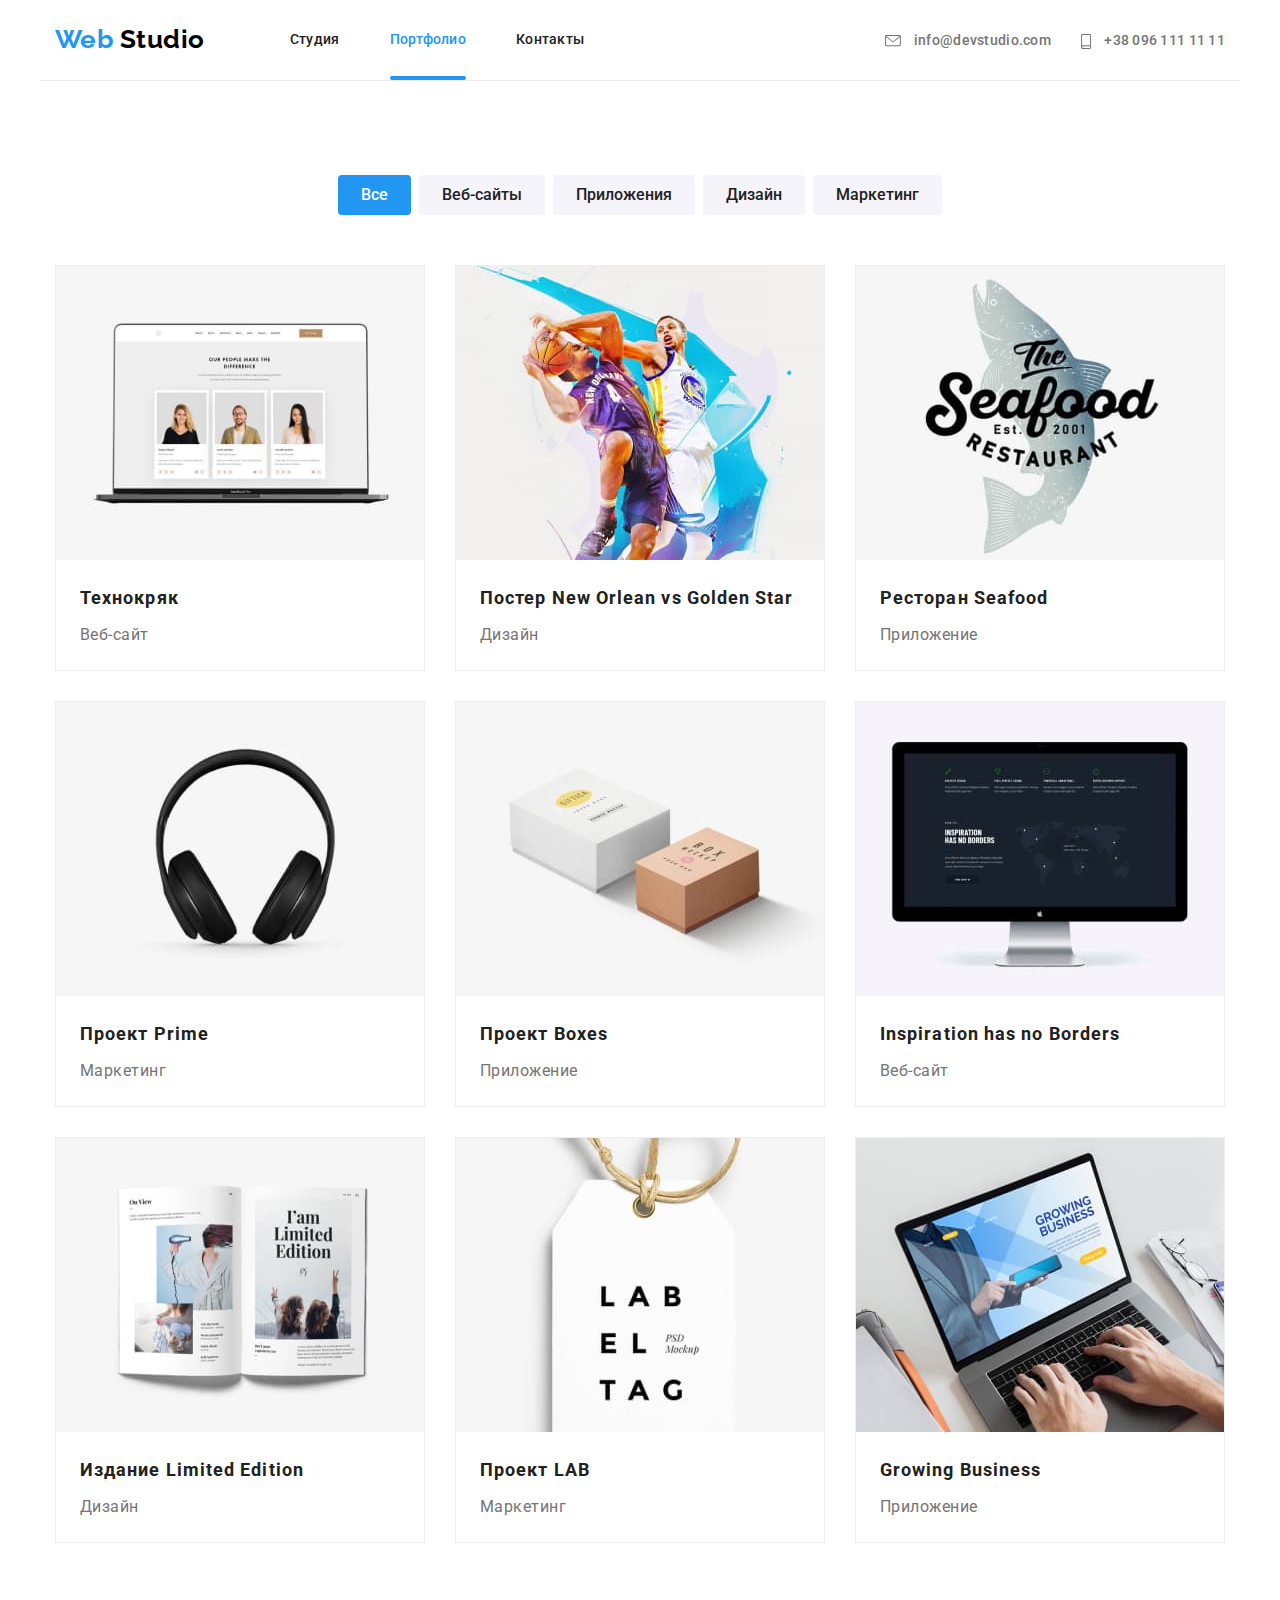
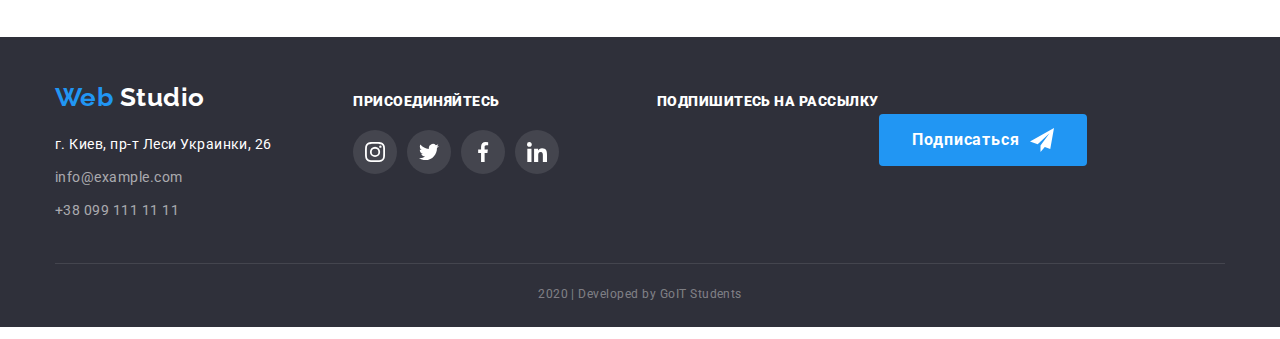
==== portfolio.html @ 8a384fdc "clone" ====
<!DOCTYPE html>
<html lang="ru">
	<head>
		<meta charset="UTF-8" />
		<meta name="viewport" content="width=device-width, initial-scale=1.0" />
		<link
			href="https://fonts.googleapis.com/css2?family=Raleway:wght@700&family=Roboto:wght@400;500;700;900&display=swap"
			rel="stylesheet"
		/>
		<link
			rel="stylesheet"
			href="https://cdnjs.cloudflare.com/ajax/libs/modern-normalize/0.6.0/modern-normalize.min.css"
		/>
		<link rel="stylesheet" href="./css/style.css" />
		<title>Portfolio</title>
	</head>
	<body>
		<!-- Верхнее меню -->
		<header>
			<div class="container header-nav">
				<a href="./index.html" class="logo">
					Web
					<span class="logo-header">Studio</span>
				</a>
				<nav class="top-nav">
					<ul class="list site-nav">
						<li class="item"><a href="./" class="link">Студия</a></li>
						<li class="item">
							<a href="./portfolio.html" class="link current">
								Портфолио
							</a>
						</li>
						<li class="item"><a href="" class="link">Контакты</a></li>
					</ul>
				</nav>
				<ul class="address-nav list">
					<li class="item">
						<a href="mailto:info@devstudio.com" class="adress-header">
							<svg class="icon address-mail-icon">
								<use href="./images/sprite.svg#icon-mail"></use>
							</svg>
							info@devstudio.com
						</a>
					</li>
					<li class="item">
						<a href="tel:+380961111111" class="adress-header">
							<svg class="icon address-phone-icon">
								<use href="./images/sprite.svg#icon-phone"></use>
							</svg>
							+38 096 111 11 11
						</a>
					</li>
				</ul>
			</div>
		</header>
		<!-- Тело -->
		<main>
			<!-- <h1>Портфолио</h1> -->
			<!-- Фильтр -->
			<section class="section">
				<div class="container">
					<!-- <h2>Фильтр</h2> -->
					<div class="filter-menu">
						<ul class="list filter-button-block">
							<li class="item">
								<button type="button" class="filter-button current-button">
									Все
								</button>
							</li>
							<li class="item">
								<button type="button" class="filter-button">
									Веб-сайты
								</button>
							</li>
							<li class="item">
								<button type="button" class="filter-button">
									Приложения
								</button>
							</li>
							<li class="item">
								<button type="button" class="filter-button">
									Дизайн
								</button>
							</li>
							<li class="item">
								<button type="button" class="filter-button">
									Маркетинг
								</button>
							</li>
						</ul>
					</div>

					<!-- Проекты -->
					<!-- <h2>Проекты</h2> -->
					<ul class="list project-blocks">
						<li class="project-container">
							<a href="" class="item">
								<div class="portfolio-overlay">
									<img class="img-block" src="./images/techokryak.jpg" alt="team" width="370" />
									<p class="full-text-item">
										Технокряк это современная площадка распространения коронавируса. Компании используют эту платформу
										для цифрового шпионажа и атак на защищённые сервера конкурентов.
									</p>
								</div>
								<div class="card-name">
									<h3 class="title-font">
										Технокряк
									</h3>
									<p class="filter-name">
										Веб-сайт
									</p>
								</div>
							</a>
						</li>
						<li class="project-container">
							<a href="" class="item">
								<div class="portfolio-overlay">
									<img class="img-block" src="./images/neworlean.jpg" alt="basketball" width="370" />
									<p class="full-text-item">
										Технокряк это современная площадка распространения коронавируса. Компании используют эту платформу
										для цифрового шпионажа и атак на защищённые сервера конкурентов.
									</p>
								</div>
								<div class="card-name">
									<h3 class="title-font">
										Постер New Orlean vs Golden Star
									</h3>
									<p class="filter-name">
										Дизайн
									</p>
								</div>
							</a>
						</li>
						<li class="project-container">
							<a href="" class="item">
								<div class="portfolio-overlay">
									<img class="img-block" src="./images/seafood.jpg" alt="seafood" width="370" />
									<p class="full-text-item">
										Технокряк это современная площадка распространения коронавируса. Компании используют эту платформу
										для цифрового шпионажа и атак на защищённые сервера конкурентов.
									</p>
								</div>
								<div class="card-name">
									<h3 class="title-font">
										Ресторан Seafood
									</h3>
									<p class="filter-name">
										Приложение
									</p>
								</div>
							</a>
						</li>
						<li class="project-container">
							<a href="" class="item">
								<div class="portfolio-overlay">
									<img class="img-block" src="./images/prime.jpg" alt="headphones" width="370" />
									<p class="full-text-item">
										Технокряк это современная площадка распространения коронавируса. Компании используют эту платформу
										для цифрового шпионажа и атак на защищённые сервера конкурентов.
									</p>
								</div>
								<div class="card-name">
									<h3 class="title-font">
										Проект Prime
									</h3>
									<p class="filter-name">
										Маркетинг
									</p>
								</div>
							</a>
						</li>
						<li class="project-container">
							<a href="" class="item">
								<div class="portfolio-overlay">
									<img class="img-block" src="./images/boxes.jpg" alt="boxes" width="370" />
									<p class="full-text-item">
										Технокряк это современная площадка распространения коронавируса. Компании используют эту платформу
										для цифрового шпионажа и атак на защищённые сервера конкурентов.
									</p>
								</div>
								<div class="card-name">
									<h3 class="title-font">
										Проект Boxes
									</h3>
									<p class="filter-name">
										Приложение
									</p>
								</div>
							</a>
						</li>
						<li class="project-container">
							<a href="" class="item">
								<div class="portfolio-overlay">
									<img class="img-block" src="./images/borders.jpg" alt="pc" width="370" />
									<p class="full-text-item">
										Технокряк это современная площадка распространения коронавируса. Компании используют эту платформу
										для цифрового шпионажа и атак на защищённые сервера конкурентов.
									</p>
								</div>
								<div class="card-name">
									<h3 class="title-font">
										Inspiration has no Borders
									</h3>
									<p class="filter-name">
										Веб-сайт
									</p>
								</div>
							</a>
						</li>
						<li class="project-container">
							<a href="" class="item">
								<div class="portfolio-overlay">
									<img class="img-block" src="./images/limited.jpg" alt="book" width="370" />
									<p class="full-text-item">
										Технокряк это современная площадка распространения коронавируса. Компании используют эту платформу
										для цифрового шпионажа и атак на защищённые сервера конкурентов.
									</p>
								</div>
								<div class="card-name">
									<h3 class="title-font">
										Издание Limited Edition
									</h3>
									<p class="filter-name">
										Дизайн
									</p>
								</div>
							</a>
						</li>
						<li class="project-container">
							<a href="" class="item">
								<div class="portfolio-overlay">
									<img class="img-block" src="./images/lab.jpg" alt="badje" width="370" />
									<p class="full-text-item">
										Технокряк это современная площадка распространения коронавируса. Компании используют эту платформу
										для цифрового шпионажа и атак на защищённые сервера конкурентов.
									</p>
								</div>
								<div class="card-name">
									<h3 class="title-font">
										Проект LAB
									</h3>
									<p class="filter-name">
										Маркетинг
									</p>
								</div>
							</a>
						</li>
						<li class="project-container">
							<a href="" class="item">
								<div class="portfolio-overlay">
									<img class="img-block" src="./images/business.jpg" alt="notebook" width="370" />
									<p class="full-text-item">
										Технокряк это современная площадка распространения коронавируса. Компании используют эту платформу
										для цифрового шпионажа и атак на защищённые сервера конкурентов.
									</p>
								</div>
								<div class="card-name">
									<h3 class="title-font">
										Growing Business
									</h3>
									<p class="filter-name">
										Приложение
									</p>
								</div>
							</a>
						</li>
					</ul>
				</div>
			</section>
		</main>
		<!-- Подвал -->
		<footer>
			<div class="footer">
				<div class="container footer-container">
					<div class="address-container">
						<div class="logo-cont">
							<a href="/" class="logo">
								Web
								<span class="logo-footer">
									Studio
								</span>
							</a>
						</div>
						<address>
							<ul class="list address">
								<li class="item">
									г. Киев, пр-т Леси Украинки, 26
								</li>
								<li class="item">
									<a href="mailto:info@example.com" class="footer-contact">
										info@example.com
									</a>
								</li>
								<li class="item">
									<a href="tel:+380961111111" class="footer-contact">
										+38 099 111 11 11
									</a>
								</li>
							</ul>
						</address>
					</div>
					<div class="connect">
						<b>присоединяйтесь</b>
						<ul class="list social-footer">
							<li class="item icon-social">
								<svg width="20px" height="20px">
									<use href="./images/sprite.svg#icon-insta"></use>
								</svg>
							</li>
							<li class="item icon-social">
								<svg width="20px" height="20px">
									<use href="./images/sprite.svg#icon-twit"></use>
								</svg>
							</li>
							<li class="item icon-social">
								<svg width="20px" height="20px">
									<use href="./images/sprite.svg#icon-fb"></use>
								</svg>
							</li>
							<li class="item icon-social">
								<svg width="20px" height="20px">
									<use href="./images/sprite.svg#icon-linkedin"></use>
								</svg>
							</li>
						</ul>
					</div>
					<div class="subscribe">
						<b>Подпишитесь на рассылку</b>
						<button type="button" class="button">
							Подписаться
							<svg class="icon" width="24px" height="24px">
								<use href="./images/sprite.svg#icon-send"></use>
							</svg>
						</button>
						<!-- <img src="./images/send.svg" alt="самолетик" /> -->
					</div>
				</div>

				<div class="container develop-container">
					<p class="develop">2020 | Developed by GoIT Students</p>
				</div>
			</div>
		</footer>
	</body>
</html>
---- css/style.css ----
:root {
	--primary-text-color: #757575;
	--title-text-color: #212121;
	--accent-color: #2196f3;
	--logo-color: #000000;
	--white-color: #ffffff;
	--second-bg-color: #f5f4fa;
	--footer-adress-color: rgba(255, 255, 255, 0.6);
	--footer-bg-color: #2f303a;
	--developed-color: rgba(255, 255, 255, 0.4);
	--button-bg-color: #f5f4fa;
	--text-bg-color: rgba(33, 150, 243, 0.9);
}

a {
	text-decoration: none;
}

body {
	background-color: var(--white-color);
	color: var(--primary-text-color);
	font-family: Roboto, sans-serif;
	letter-spacing: 0.03em;
}

img {
	display: block;
}

.list {
	list-style: none;
	padding: 0;
	margin: 0;
}

/* Logo */
.logo {
	color: var(--accent-color);
	font-family: Raleway, sans-serif;
	font-weight: bold;
	font-size: 26px;
	line-height: 1.2;
}

.logo-header {
	color: var(--logo-color);
	/* font-family: Raleway, sans-serif;
  font-weight: bold;
  font-size: 26px;
  line-height: 1.2; */
}

.logo-footer {
	color: var(--white-color);
}

/* Site nav */

.link {
	color: var(--title-text-color);
	font-weight: 500;
	font-size: 14px;
	line-height: 1.14;
	letter-spacing: 0.02em;

	display: block;
	padding-top: 32px;
	padding-bottom: 32px;
}

.link:hover,
.link:focus {
	color: var(--accent-color);
	cursor: pointer;

	transition: 250ms cubic-bezier(0.4, 0, 0.2, 1);
}

.current {
	color: var(--accent-color);
}

.current:after {
	content: "";
	position: absolute;
	bottom: 0;
	left: 0;
	height: 4px;
	width: 100%;

	border-radius: 2px;
	background-color: var(--accent-color);
}

.adress-header {
	/* display: flex;
	justify-content: center;
	align-items: center; */

	color: var(--primary-text-color);
	font-weight: 500;
	font-size: 14px;
	line-height: 1.14;
	letter-spacing: 0.02em;

	padding-top: 32px;
	padding-bottom: 32px;
}

.adress-header:hover,
.adress-header:focus {
	color: var(--accent-color);

	transition: 250ms cubic-bezier(0.4, 0, 0.2, 1);
}

.address-mail-icon {
	width: 16px;
	height: 12px;
	margin-right: 10px;
	fill: currentColor;
	vertical-align: middle;
}

.address-phone-icon {
	width: 10px;
	height: 15px;
	margin-right: 10px;
	fill: currentColor;
	vertical-align: middle;
}

.container {
	margin-left: auto;
	margin-right: auto;
	padding-right: 15px;
	padding-left: 15px;
	width: 1200px;
}

.site-nav {
	display: flex;
}

.top-nav {
	margin-left: 85px;
}

.site-nav .item + .item {
	margin-left: 50px;
}

.site-nav .item {
	position: relative;
}

.address-nav {
	display: flex;
}

.address-nav .item + .item {
	margin-left: 30px;
}

.header-nav {
	display: flex;
	align-items: center;
	border-bottom: 1px solid #ececec;
}

.address-nav {
	margin-left: auto;
}

/* main */

.hero-text {
	color: var(--white-color);
	font-weight: 900;
	font-size: 44px;
	line-height: 1.36;
	text-align: center;
	letter-spacing: 0.06em;
	text-transform: uppercase;
	margin-top: 0;
	margin-bottom: 30px;
}

.button {
	color: var(--white-color);
	background-color: var(--accent-color);
	font-weight: bold;
	font-size: 16px;
	line-height: 1.88;
	display: flex;
	align-items: center;
	text-align: center;
	letter-spacing: 0.06em;
	padding: 10px 32px;
	min-width: 200px;
	border-radius: 4px;
	border: 1px solid transparent;
	cursor: pointer;
}

.button:hover,
.button:focus {
	box-shadow: inset 0px 0px 10px 2px rgba(0, 0, 0, 0.75);

	transition: 250ms cubic-bezier(0.4, 0, 0.2, 1);
}

.hero {
	display: flex;
	flex-wrap: wrap;
	justify-content: center;
	width: 700px;
	padding-top: 200px;
	padding-bottom: 200px;
}

.hero-bg {
	max-width: 1600px;
	min-height: 600px;
	margin-left: auto;
	margin-right: auto;
	background-image: linear-gradient(rgba(47, 48, 58, 0.8), rgba(47, 48, 58, 0.8)), url(../images/hero-img.jpg);
	background-repeat: no-repeat;
	background-position: center;
	background-size: cover;
}

.filter-button {
	color: var(--title-text-color);
	background-color: var(--button-bg-color);
	font-weight: 500;
	font-size: 16px;
	line-height: 1.63;
	text-align: center;
	display: inline-block;
	padding: 6px 22px;
	border: 1px solid transparent;
	border-radius: 4px;
	min-width: 73px;
}

/* .filter-menu {
  margin-bottom: 34px;
  position: relative;
  align-self: flex-start;
} */
.filter-button-block {
	display: flex;
	margin-bottom: 50px;
	justify-content: center;
}

.filter-button-block .item + .item {
	margin-left: 8px;
}

.filter-button:hover,
.filter-button:focus {
	color: var(--white-color);
	background-color: var(--accent-color);
	cursor: pointer;
	box-shadow: 0px 2px 2px rgba(0, 0, 0, 0.12), 0px 1px 2px rgba(0, 0, 0, 0.08), 0px 3px 1px rgba(0, 0, 0, 0.1);
	border-radius: 4px;

	transition: 250ms cubic-bezier(0.4, 0, 0.2, 1);
}

.current-button {
	color: var(--white-color);
	background-color: var(--accent-color);
}

.section-title {
	color: var(--title-text-color);
	font-weight: bold;
	font-size: 36px;
	line-height: 1.17;
	text-align: center;

	margin-top: 0;
	margin-bottom: 50px;
}

.section {
	padding-top: 94px;
	padding-bottom: 94px;
}

.no-padding {
	padding-bottom: 0;
}

.title-font {
	color: var(--title-text-color);
	font-size: 18px;
	line-height: 2;
	letter-spacing: 0.06em;

	margin: 0;
	margin-bottom: 4px;
}

.img-block {
	display: block;
}

.portfolio-overlay {
	position: relative;
	overflow: hidden;
}

.full-text-item {
	position: absolute;
	opacity: 0;
	transition: 250ms cubic-bezier(0.4, 0, 0.2, 1);
	width: 100%;
	height: 100%;

	color: var(--white-color);
	background: var(--text-bg-color);
	font-weight: normal;
	font-size: 18px;
	line-height: 1.56;

	padding: 63px 24px;
	margin-top: 0;
	margin-bottom: 0px;
}

.project-blocks .item:hover .full-text-item,
.project-blocks .item:focus .full-text-item {
	opacity: 1;
	transform: translateY(-100%);
	transition: 250ms cubic-bezier(0.4, 0, 0.2, 1);
}

.project-container .item {
	display: block;
}

.project-container .item:hover,
.project-container .item:focus {
	box-shadow: 1px 4px 6px rgba(0, 0, 0, 0.16), 0px 4px 4px rgba(0, 0, 0, 0.06), 0px 1px 1px rgba(0, 0, 0, 0.12);
	transition: 250ms cubic-bezier(0.4, 0, 0.2, 1);
	/* transform: translate(5px, -5px); */
	/* transform: scale(1.02, 1.02); */
}

.title-text {
	color: var(--title-text-color);
	font-weight: bold;
	font-size: 14px;
	line-height: 1.14;
	text-transform: uppercase;

	margin-top: 30px;
	margin-bottom: 10px;
}
/* 
.team-content {
  background: var(--white-color);
} */

.team-name {
	color: var(--title-text-color);
	font-weight: 500;
	font-size: 16px;
	line-height: 1.19;
	text-align: center;

	margin-top: 30px;
	margin-bottom: 10px;
}

.item-text {
	font-weight: normal;
	font-size: 14px;
	line-height: 1.71;

	margin-top: 0;
}

.position {
	font-weight: normal;
	font-size: 16px;
	line-height: 1.19;
	text-align: center;

	margin-top: 0;
	margin-bottom: 16px;
}

.name-capabilities {
	font-weight: bold;
	font-size: 14px;
	line-height: 1.14;
	text-align: center;
	text-transform: uppercase;

	background-color: rgba(47, 48, 58, 0.8);

	padding-top: 27px;
	padding-bottom: 27px;
	margin-top: 0;
	margin-bottom: 0;

	position: absolute;
	width: 100%;
	bottom: 0;
}

.filter-name {
	color: var(--primary-text-color);
	font-weight: normal;
	font-size: 16px;
	line-height: 1.87;
	padding: 0;
	margin: 0;
}

.card-name {
	padding: 20px 24px;
}

.name-capabilities {
	color: var(--white-color);
}

.customer-icon {
	display: flex;
	justify-content: center;
	align-items: center;
	width: 170px;
	height: 90px;
	border: 1px solid;
	color: #afb1b8;
	border-radius: 4px;
}

.customer-icon:hover,
.customer-icon:focus {
	border: 1px solid;
	color: var(--accent-color);
	cursor: pointer;

	transition: 250ms cubic-bezier(0.4, 0, 0.2, 1);
}

.customer-icon .icon {
	fill: currentColor;
}

.section.bacground {
	background-color: var(--second-bg-color);
}

.features,
.skills,
.team,
.customers {
	display: flex;
	justify-content: center;
}

.features .item + .item,
.skills .item + .item,
.team .item + .item,
.customers .item + .item {
	margin-left: 30px;
}

.features .item {
	width: 270px;
}

.features-top {
	display: block;
	height: 120px;
	padding-top: 25px;
	padding-bottom: 25px;
	background-color: var(--second-bg-color);
	text-align: center;
	border-radius: 4px;
}

.features-top .icon {
	width: 70px;
	height: 70px;
}

/* .features .item::before {
  display: block;
  content: "";
  height: 120px;
  background-color: var(--second-bg-color);
  background-size: 70px;
  background-repeat: no-repeat;
  background-position: center;
} */

.icon-social {
	display: inline-flex;
	justify-content: center;
	align-items: center;
	border-radius: 50%;
	width: 44px;
	height: 44px;
	fill: #afb1b8;
}

.icon-social:hover,
.social-footer .icon-social:hover,
.social-footer .icon-social:focus,
.icon-social:focus {
	fill: var(--white-color);
	background-color: var(--accent-color);
	cursor: pointer;

	transition: 250ms cubic-bezier(0.4, 0, 0.2, 1);
}

.team > .item {
	width: 270px;
	background: var(--white-color);
	box-shadow: 0px 2px 1px rgba(0, 0, 0, 0.2), 0px 1px 1px rgba(0, 0, 0, 0.14), 0px 1px 3px rgba(0, 0, 0, 0.12);
	border-radius: 0px 0px 4px 4px;
}

.skills .item {
	width: 370px;
	position: relative;
}

.project-blocks {
	display: flex;
	flex-wrap: wrap;
	margin: -15px;
}

.project-container {
	width: 370px;
	margin: 15px;
	border: 1px solid #eeeeee;
	box-sizing: border-box;

	position: relative;
	top: 0;

	/* width: calc((100% - 60px) / 3);
  margin-right: 30px;
  margin-bottom: 30px; */
}

/* .project-blocks .item:nth-child(3n) {
  margin-right: 0;
}
.project-blocks .item:nth-last-child(-n + 3) {
  margin-bottom: 0;
} */

/* Footer */
.list.address {
	font-style: normal;
	font-weight: normal;
	font-size: 14px;
	line-height: 1.71;

	margin-bottom: 28px;
}

.footer-contact {
	color: var(--footer-adress-color);
	font-weight: normal;
	font-size: 14px;
	line-height: 1.71;
}

.footer {
	background-color: var(--footer-bg-color);
	color: var(--white-color);
}

.connect,
.subscribe {
	display: flex;
	flex-wrap: wrap;
	font-weight: bold;
	font-size: 14px;
	line-height: 1.14;
	text-transform: uppercase;
}

.subscribe {
	width: 570px;
}

.develop {
	color: var(--developed-color);
	font-weight: normal;
	font-size: 12px;
	line-height: 2;
	text-align: center;
	border-top: 1px solid rgba(255, 255, 255, 0.1);
	padding-top: 18px;
	padding-bottom: 21px;
}

.footer-container {
	display: flex;
	align-items: baseline;
}

.logo-cont {
	margin-top: 45px;
	margin-bottom: 20px;
}

.address .item {
	margin-bottom: 9px;
}

.address .item:last-child {
	margin-bottom: 0;
}

.address-container {
	margin-right: 69px;
	width: 230px;
}

.connect {
	margin-right: 94px;
	width: 210px;
}

.social-footer .icon-social {
	margin-top: 20px;
	background-color: rgba(255, 255, 255, 0.1);
	fill: var(--white-color);
}

.social {
	display: flex;
	justify-content: center;
	margin-right: 32px;
	margin-left: 32px;
	padding-bottom: 20px;
}

.social .item + .item,
.social-footer .item + .item {
	margin-left: 10px;
}

.social-footer {
	display: flex;
	justify-content: center;
}

.subscribe .button {
	margin-top: 20px;
	margin-bottom: 50px;
	margin-right: auto;
}

.develop-container {
	display: block;
	text-align: center;
}

.button .icon {
	margin-left: 10px;
	fill: currentColor;
}
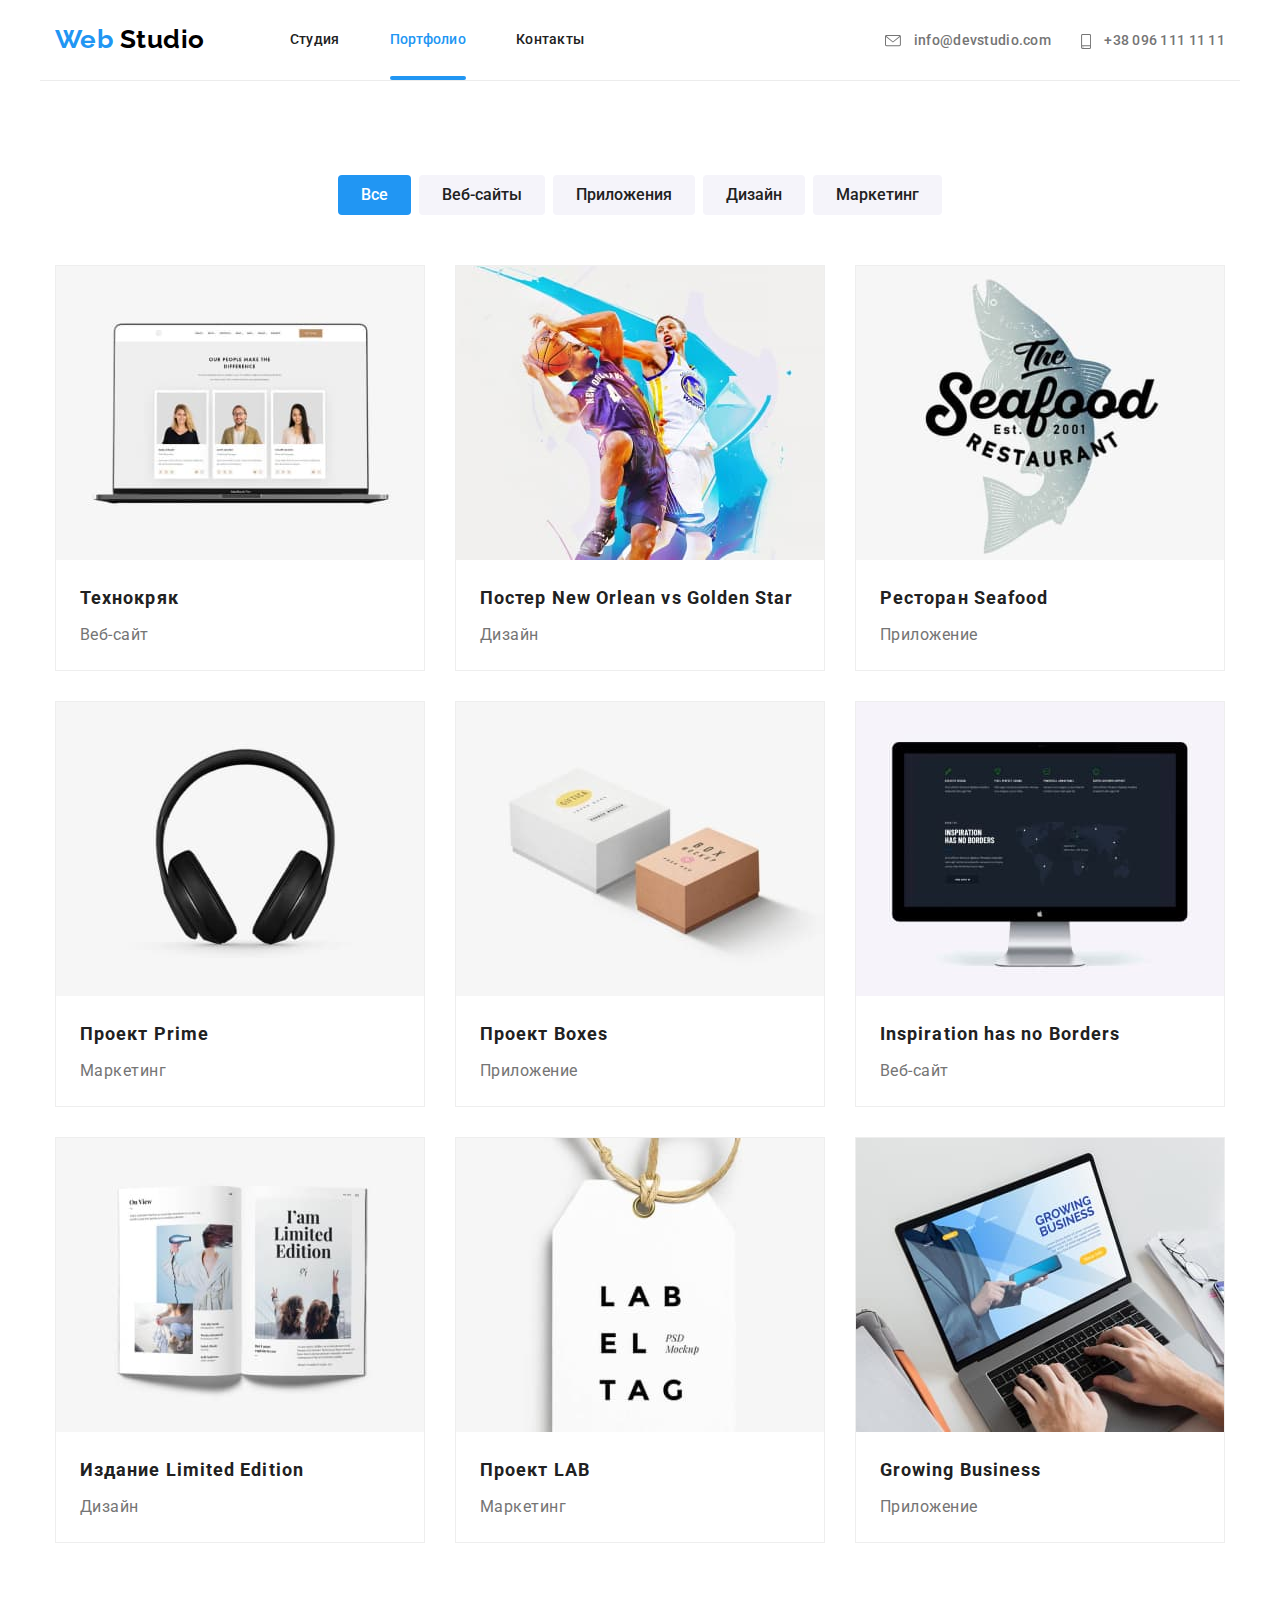
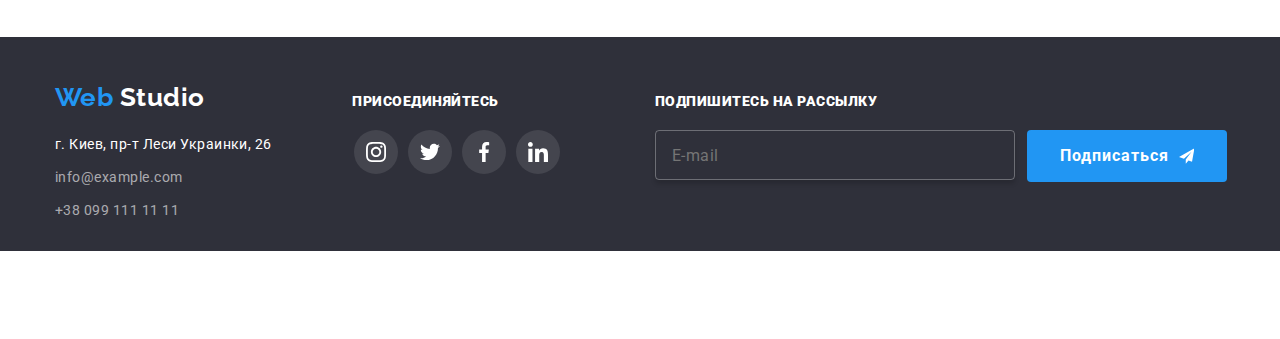
==== commit 2c2c6cd2: "подписаться в футере" ====
--- a/portfolio.html
+++ b/portfolio.html
@@ -326,13 +326,18 @@
 					</div>
 					<div class="subscribe">
 						<b>Подпишитесь на рассылку</b>
-						<button type="button" class="button">
-							Подписаться
-							<svg class="icon" width="24px" height="24px">
-								<use href="./images/sprite.svg#icon-send"></use>
-							</svg>
-						</button>
-						<!-- <img src="./images/send.svg" alt="самолетик" /> -->
+						<form method="post" class="subscribe-form">
+							<label>
+								<input type="email" name="footer-email" class="footer-subscribe" placeholder="E-mail" />
+							</label>
+							<button type="submit" class="button">
+								Подписаться
+								<svg class="icon" width="24px" height="24px">
+									<use href="./images/sprite.svg#icon-send"></use>
+								</svg>
+							</button>
+						</form>
+					</div>
 					</div>
 				</div>
 
--- a/css/style.css
+++ b/css/style.css
@@ -587,8 +587,8 @@
 
 .connect,
 .subscribe {
-	display: flex;
-	flex-wrap: wrap;
+	/* display: flex;
+	flex-wrap: wrap; */
 	font-weight: bold;
 	font-size: 14px;
 	line-height: 1.14;
@@ -668,6 +668,31 @@
 	margin-right: auto;
 }
 
+.subscribe-form {
+	display: flex;
+	align-items: baseline;
+}
+.footer-subscribe {
+	width: 360px;
+	height: 50px;
+	margin-right: 12px;
+	padding-left: 16px;
+
+	border: 1px solid rgba(255, 255, 255, 0.3);
+	box-shadow: 0px 4px 4px rgba(0, 0, 0, 0.15);
+	border-radius: 4px;
+	background-color: inherit;
+
+	font-family: Roboto;
+	font-style: normal;
+	font-weight: normal;
+	font-size: 16px;
+	line-height: 20px;
+	letter-spacing: 0.03em;
+
+	color: var(--footer-adress-color);
+}
+
 .develop-container {
 	display: block;
 	text-align: center;
@@ -677,3 +702,87 @@
 	margin-left: 10px;
 	fill: currentColor;
 }
+
+/* Модалка */
+.backdrop {
+	position: fixed;
+	top: 0;
+	left: 0;
+	z-index: 1;
+
+	width: 100%;
+	height: 100%;
+	background-color: rgba(33, 33, 33, 0.2);
+}
+
+.backdrop.is-hidden {
+	opacity: 0;
+	pointer-events: none;
+	/* visibility: hidden; */
+}
+
+.modal {
+	position: absolute;
+	width: 528px;
+	height: 581px;
+	transform: translate(-50%, -50%);
+
+	background-color: var(--white-color);
+	top: 50%;
+	left: 50%;
+}
+
+.close-bt {
+	display: flex;
+	justify-content: center;
+	align-items: center;
+	width: 30px;
+	height: 30px;
+	border: 1px solid rgba(0, 0, 0, 0.1);
+	border-radius: 50%;
+	margin-right: 8px;
+	margin-top: 8px;
+	margin-left: auto;
+}
+
+.modal-icon-close {
+	fill: black;
+}
+
+.modal-icon-close:hover,
+.modal-icon-close:focus {
+	fill: var(--accent-color);
+}
+
+.modal-title {
+	margin-top: 40px;
+	margin-right: 40px;
+	margin-left: 40px;
+
+	font-family: Roboto;
+	font-style: normal;
+	font-weight: bold;
+	font-size: 20px;
+	line-height: 23px;
+	text-align: center;
+	letter-spacing: 0.03em;
+	color: var(--title-text-color);
+}
+
+.inputs {
+	margin-top: 30px;
+	margin-right: 40px;
+	margin-left: 40px;
+}
+
+.comment {
+	resize: vertical;
+}
+
+.input-text + .input-text {
+	margin-top: 28px;
+}
+
+.input-title {
+	width: 100%;
+}
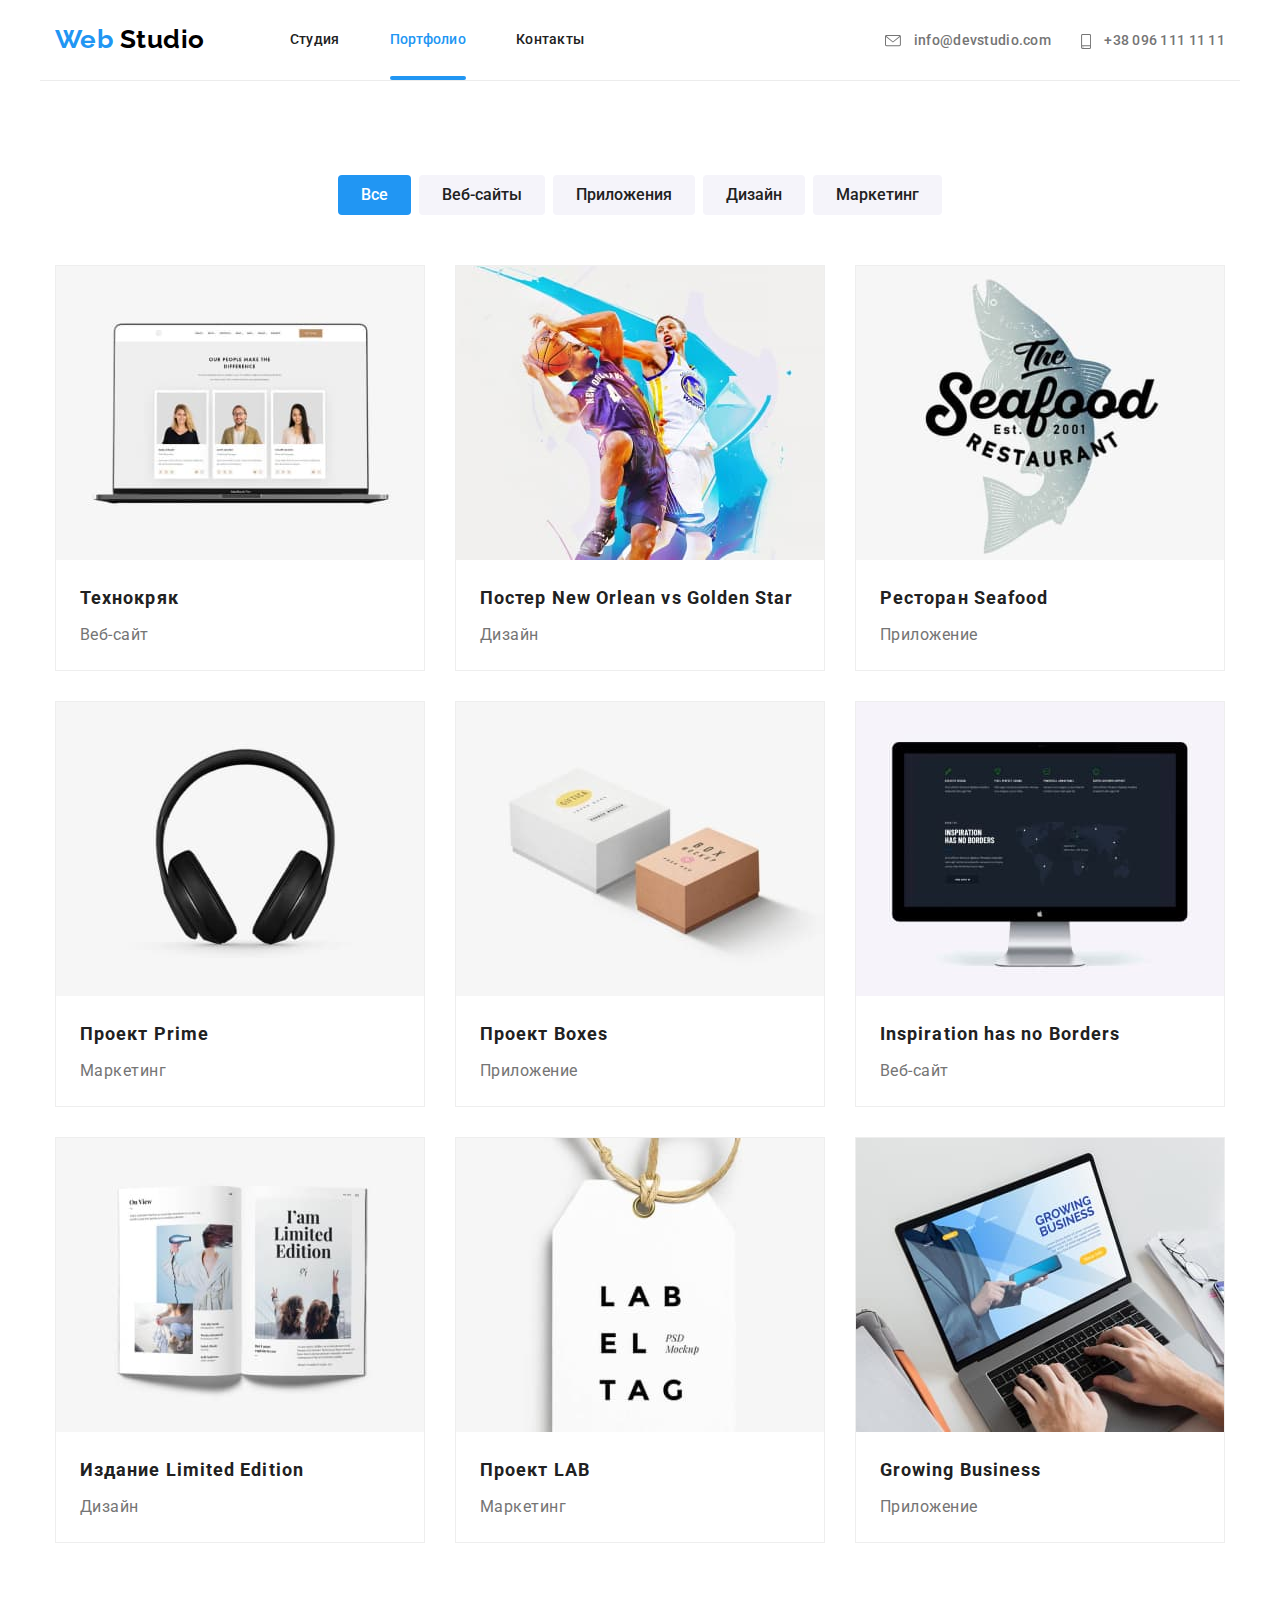
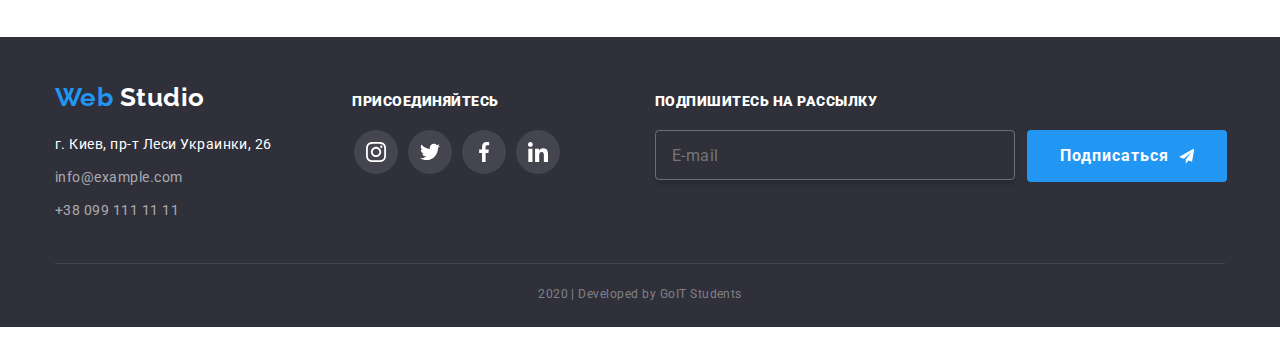
==== commit e4b05ed1: "валидация" ====
--- a/portfolio.html
+++ b/portfolio.html
@@ -338,7 +338,6 @@
 							</button>
 						</form>
 					</div>
-					</div>
 				</div>
 
 				<div class="container develop-container">
--- a/css/style.css
+++ b/css/style.css
@@ -194,6 +194,7 @@
 	line-height: 1.88;
 	display: flex;
 	align-items: center;
+	justify-content: center;
 	text-align: center;
 	letter-spacing: 0.06em;
 	padding: 10px 32px;
@@ -546,7 +547,6 @@
 	width: 370px;
 	margin: 15px;
 	border: 1px solid #eeeeee;
-	box-sizing: border-box;
 
 	position: relative;
 	top: 0;
@@ -724,15 +724,26 @@
 .modal {
 	position: absolute;
 	width: 528px;
-	height: 581px;
+	min-height: 581px;
 	transform: translate(-50%, -50%);
 
 	background-color: var(--white-color);
 	top: 50%;
 	left: 50%;
+
+	box-shadow: 0px 2px 1px rgba(0, 0, 0, 0.2), 0px 1px 1px rgba(0, 0, 0, 0.14), 0px 1px 3px rgba(0, 0, 0, 0.12);
+	border-radius: 4px;
+
+	margin-left: auto;
+	margin-right: auto;
+	padding-left: 40px;
+	padding-right: 40px;
 }
 
 .close-bt {
+	position: absolute;
+	top: 8px;
+	right: 8px;
 	display: flex;
 	justify-content: center;
 	align-items: center;
@@ -740,9 +751,6 @@
 	height: 30px;
 	border: 1px solid rgba(0, 0, 0, 0.1);
 	border-radius: 50%;
-	margin-right: 8px;
-	margin-top: 8px;
-	margin-left: auto;
 }
 
 .modal-icon-close {
@@ -752,12 +760,23 @@
 .modal-icon-close:hover,
 .modal-icon-close:focus {
 	fill: var(--accent-color);
-}
-
-.modal-title {
+	transition: 250ms cubic-bezier(0.4, 0, 0.2, 1) transform;
+	cursor: pointer;
+}
+
+.form {
+	width: 100%;
+}
+
+.field-form {
+	position: relative;
+	display: flex;
+	flex-direction: column;
+}
+
+.modal > h2 {
 	margin-top: 40px;
-	margin-right: 40px;
-	margin-left: 40px;
+	margin-bottom: 30px;
 
 	font-family: Roboto;
 	font-style: normal;
@@ -769,20 +788,159 @@
 	color: var(--title-text-color);
 }
 
-.inputs {
-	margin-top: 30px;
-	margin-right: 40px;
-	margin-left: 40px;
+.field-form + .field-form {
+	margin-top: 28px;
+}
+
+.checkbox-label {
+	/* margin-bottom: 30px; */
+	/* position: absolute; */
+
+	font-family: Roboto;
+	font-style: normal;
+	font-weight: normal;
+	font-size: 14px;
+	line-height: 24px;
+	letter-spacing: 0.03em;
+}
+
+.checkbox-label a {
+	text-decoration: underline;
+	color: var(--accent-color);
+}
+
+.icon-checkbox {
+	position: absolute;
+	width: 16px;
+	height: 16px;
+	fill: none;
+}
+
+.input-form {
+	height: 40px;
+	padding-left: 42px;
+	border: 1px solid rgba(33, 33, 33, 0.2);
+	border-radius: 4px;
+}
+
+.input-form:focus-within {
+	outline: none;
+	border: 1px solid var(--accent-color);
+
+	transition: 250ms cubic-bezier(0.4, 0, 0.2, 1) transform;
+
+	cursor: pointer;
+}
+
+.label-form {
+	position: absolute;
+	left: 0;
+	top: 50%;
+	transform: translateY(-50%) translateX(42px);
+
+	font-style: normal;
+	font-weight: normal;
+	font-size: 14px;
+	line-height: 16px;
+	letter-spacing: 0.01em;
+}
+
+.input-form:not(:placeholder-shown) ~ .label-form,
+.input-form:focus ~ .label-form {
+	transform: translateY(-35px) translateX(26px);
+
+	font-size: 12px;
+	line-height: 14px;
+	color: var(--accent-color);
+
+	transition: 250ms cubic-bezier(0.4, 0, 0.2, 1) transform;
+	cursor: pointer;
 }
 
 .comment {
 	resize: vertical;
-}
-
-.input-text + .input-text {
-	margin-top: 28px;
-}
-
-.input-title {
 	width: 100%;
-}
+	min-height: 120px;
+	padding-top: 12px;
+	padding-right: 16px;
+	padding-bottom: 12px;
+	padding-left: 16px;
+
+	font-family: Roboto;
+	font-style: normal;
+	font-weight: normal;
+	font-size: 14px;
+	line-height: 16px;
+	letter-spacing: 0.01em;
+}
+
+.form-icon {
+	position: absolute;
+	top: 50%;
+	transform: translateY(-50%);
+	left: 16px;
+}
+
+.input-form:focus ~ .form-icon {
+	fill: var(--accent-color);
+	transition: 250ms cubic-bezier(0.4, 0, 0.2, 1) transform;
+	cursor: pointer;
+}
+
+.checkbox-container {
+	/* flex-direction: column; */
+	margin-top: 20px;
+	margin-bottom: 30px;
+}
+
+.modal-button {
+	display: flex;
+	justify-content: center;
+	align-items: center;
+	margin-bottom: 40px;
+}
+
+.checkbox-input {
+	-webkit-appearance: none;
+	-moz-appearance: none;
+	appearance: none;
+	position: absolute;
+}
+
+.checkbox-label,
+.checkbox {
+	display: inline-flex;
+	align-items: center;
+}
+
+.checkbox-input ~ .checkbox-label::before {
+	content: "";
+	display: block;
+	width: 16px;
+	height: 16px;
+	border: 2px solid var(--title-text-color);
+	border-radius: 2px;
+	margin-right: 9px;
+	/* flex-shrink: 0; */
+}
+/* 
+.checkbox-input:checked ~ .checkbox-label::before {
+	background-color: var(--accent-color);
+	border-color: transparent;
+	background-image: url(../images/checkbox.svg);
+	background-size: 12px;
+	background-repeat: no-repeat;
+	background-position: center;
+} */
+
+.checkbox-input:checked ~ .checkbox-label::before,
+.checkbox-input:checked ~ .icon-checkbox {
+	background-color: var(--accent-color);
+	fill: var(--white-color);
+	border-color: transparent;
+	border-radius: 2px;
+	/* background-image: url(../images/checkbox.svg); */
+	/* background-size: 12px;
+	background-repeat: no-repeat;
+	background-position: center; */
+}
